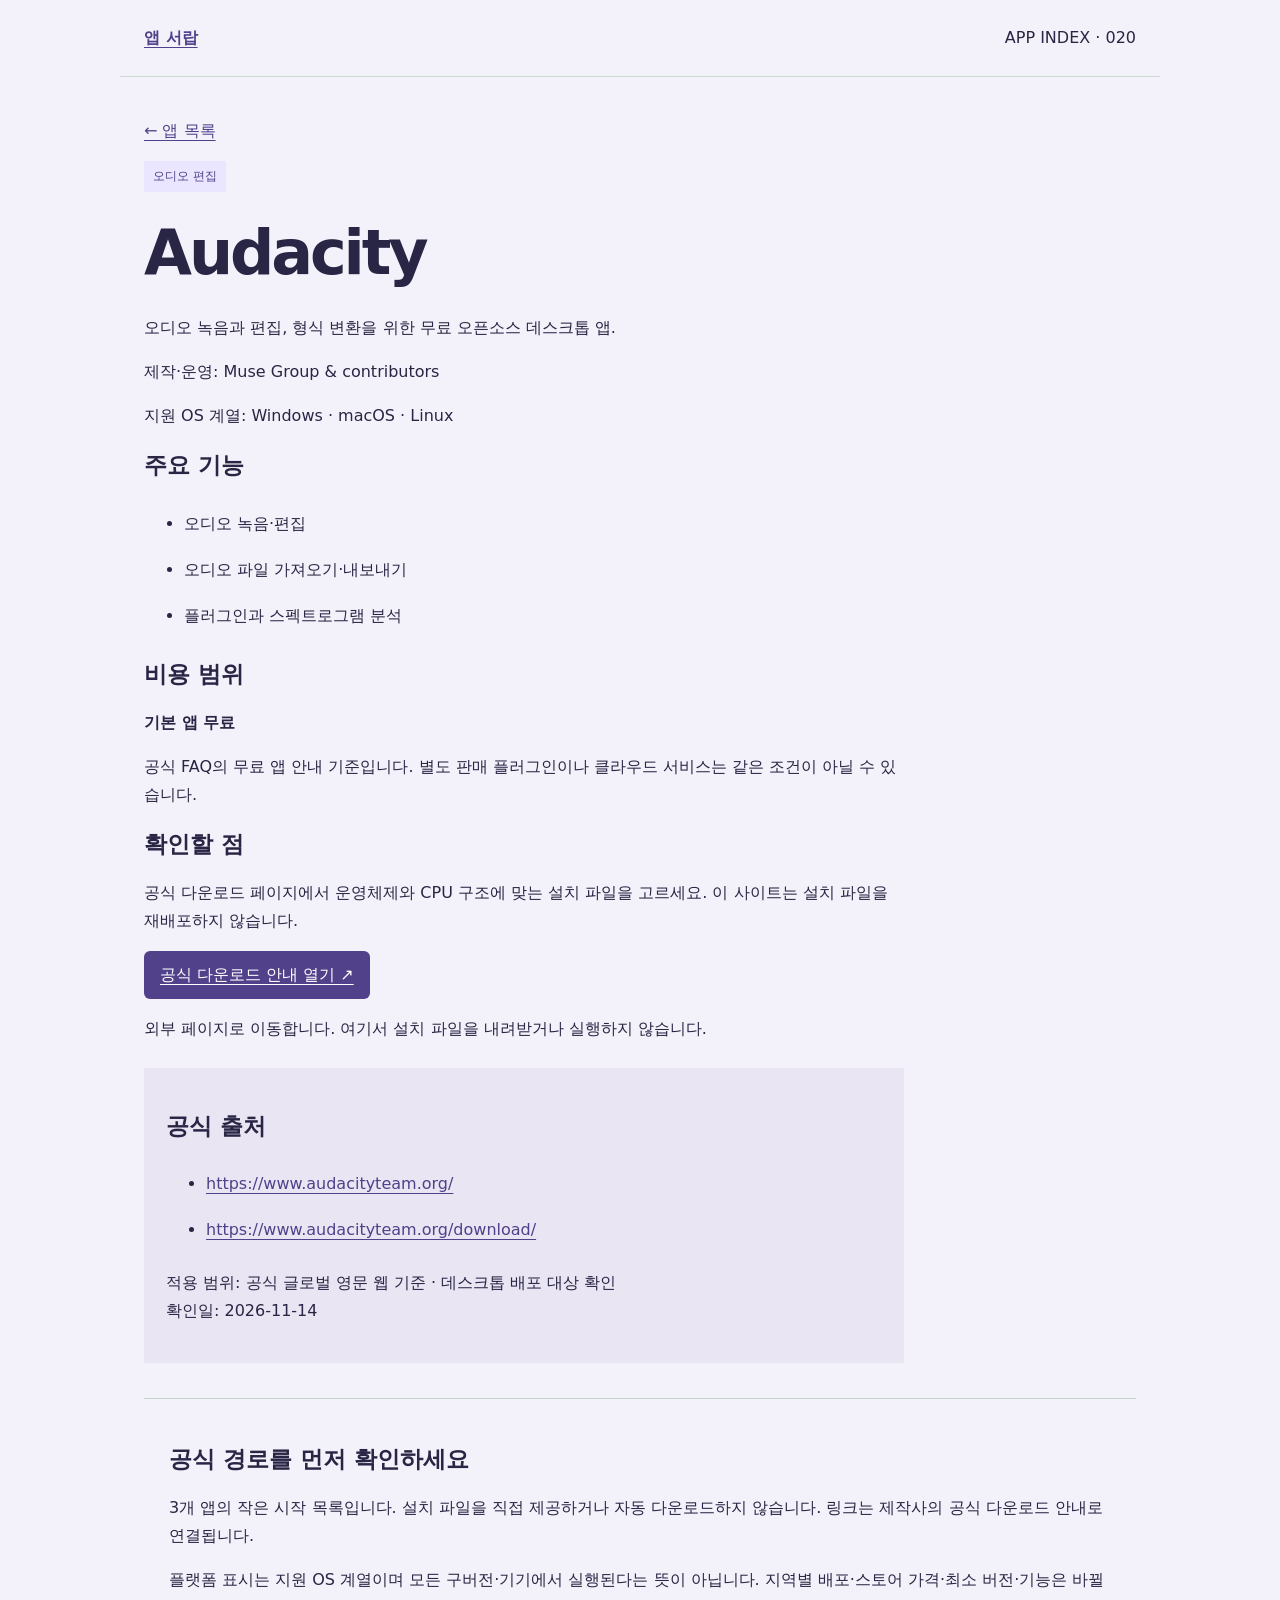
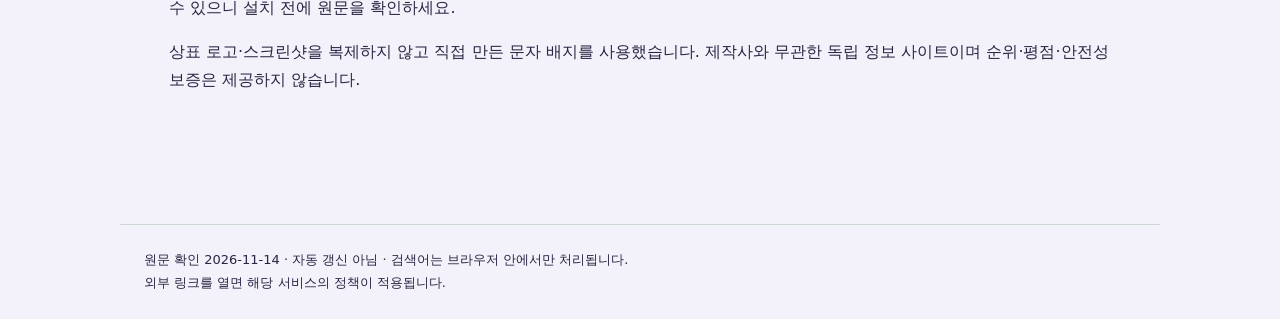
==== apps/audacity/index.html @ 966c1192 "Publish noindex app index with official sources and scoped sample data" ====
<!doctype html><html lang="ko"><head><meta name="robots" content="noindex,nofollow"><meta charset="utf-8"><meta name="viewport" content="width=device-width,initial-scale=1"><meta name="description" content="용도와 플랫폼으로 찾는 앱 정보. 공식 다운로드 경로와 확인일, 비용 범위를 표시합니다."><title>Audacity | 앱 서랍</title><link rel="stylesheet" href="../../assets/style.css"></head><body><header><a href="../../index.html"><strong>앱 서랍</strong></a><span>APP INDEX · 020</span></header><main><article class="detail"><p><a href="../../index.html">← 앱 목록</a></p><span class="tag">오디오 편집</span><h1>Audacity</h1><p>오디오 녹음과 편집, 형식 변환을 위한 무료 오픈소스 데스크톱 앱.</p><p>제작·운영: Muse Group &amp; contributors</p><p>지원 OS 계열: Windows · macOS · Linux</p><h2>주요 기능</h2><ul><li>오디오 녹음·편집</li><li>오디오 파일 가져오기·내보내기</li><li>플러그인과 스펙트로그램 분석</li></ul><h2>비용 범위</h2><p><strong>기본 앱 무료</strong></p><p>공식 FAQ의 무료 앱 안내 기준입니다. 별도 판매 플러그인이나 클라우드 서비스는 같은 조건이 아닐 수 있습니다.</p><h2>확인할 점</h2><p>공식 다운로드 페이지에서 운영체제와 CPU 구조에 맞는 설치 파일을 고르세요. 이 사이트는 설치 파일을 재배포하지 않습니다.</p><p><a class="primary" href="https://www.audacityteam.org/download/" rel="noopener noreferrer">공식 다운로드 안내 열기 ↗</a></p><p>외부 페이지로 이동합니다. 여기서 설치 파일을 내려받거나 실행하지 않습니다.</p><section class="source"><h2>공식 출처</h2><ul><li><a href="https://www.audacityteam.org/">https://www.audacityteam.org/</a></li><li><a href="https://www.audacityteam.org/download/">https://www.audacityteam.org/download/</a></li></ul><p>적용 범위: 공식 글로벌 영문 웹 기준 · 데스크톱 배포 대상 확인<br>확인일: 2026-11-14</p></section></article><section class="policy"><h2>공식 경로를 먼저 확인하세요</h2><p>3개 앱의 작은 시작 목록입니다. 설치 파일을 직접 제공하거나 자동 다운로드하지 않습니다. 링크는 제작사의 공식 다운로드 안내로 연결됩니다.</p><p>플랫폼 표시는 지원 OS 계열이며 모든 구버전·기기에서 실행된다는 뜻이 아닙니다. 지역별 배포·스토어 가격·최소 버전·기능은 바뀔 수 있으니 설치 전에 원문을 확인하세요.</p><p>상표 로고·스크린샷을 복제하지 않고 직접 만든 문자 배지를 사용했습니다. 제작사와 무관한 독립 정보 사이트이며 순위·평점·안전성 보증은 제공하지 않습니다.</p></section></main><footer>원문 확인 2026-11-14 · 자동 갱신 아님 · 검색어는 브라우저 안에서만 처리됩니다.<br>외부 링크를 열면 해당 서비스의 정책이 적용됩니다.</footer></body></html>
---- assets/style.css ----
*{box-sizing:border-box}[hidden]{display:none!important}body{margin:0;background:#f5f7f4;color:#193c37;font:16px/1.75 system-ui,sans-serif}header,main,footer{max-width:1040px;margin:auto;padding:24px}a{color:#086759;text-underline-offset:4px}a:hover{color:#073b32}:focus-visible{outline:3px solid #bb571a;outline-offset:4px}header{display:flex;justify-content:space-between;gap:20px;border-bottom:1px solid #ccd8d1}h1{font-size:clamp(34px,5vw,62px);line-height:1.2;letter-spacing:-.05em;margin:24px 0}h2{font-size:23px;line-height:1.4}.hero{max-width:740px;padding:28px 0}.kicker{font-size:12px;letter-spacing:.15em;color:#47776b}.muted,small{color:#536b64}.emergency{border:1px solid #b65f39;border-left:5px solid #b65f39;padding:16px 22px;background:#fff2e9;margin:22px 0;color:#633019}.emergency a{color:#76320f}form{display:grid;grid-template-columns:2fr 1fr auto;gap:18px;padding:20px;background:#e5eee8}label{font-size:13px;display:block}input,select,button{font:inherit;border:1px solid #8ba59b;background:white;color:#193c37;padding:12px;width:100%;min-width:0;border-radius:4px}button{background:#176a57;color:white;align-self:end;cursor:pointer}.grid{display:grid;grid-template-columns:repeat(3,minmax(0,1fr));gap:18px}.card{padding:25px;background:white;border:1px solid #d5e0d8;border-radius:8px}.tag{font-size:12px;background:#e7f0e9;padding:5px 9px;display:inline-block}.card p{font-size:14px}.policy{margin:35px 0;padding:25px;border-top:1px solid #c4d4c9}.detail{max-width:760px}.detail li{padding:9px 0}.source{background:#e5eee8;padding:22px;margin:25px 0}footer{border-top:1px solid #ccd8d1;font-size:13px;margin-top:30px}p,a,li{overflow-wrap:anywhere}@media(max-width:700px){.grid{grid-template-columns:1fr}form{grid-template-columns:1fr}.hero{padding-top:8px}header,main,footer{padding:18px}header{font-size:13px}}
body{background:#f3f2fa;color:#292544}a{color:#51408a}.hero{max-width:850px}.tag{background:#ebe6ff;color:#51408a}form,.source{background:#e9e5f3}button{background:#51408a}.monogram{display:inline-grid;place-items:center;background:#ede8f8;border:1px solid #d5cce9;width:58px;height:58px;border-radius:16px;font-size:22px;font-weight:700;margin-bottom:20px}.card{border-color:#ddd5e9}.platforms{font-size:12px;color:#666074}.primary{display:inline-block;padding:10px 16px;background:#51408a;color:#fff;border-radius:6px}.primary:hover{color:#fff;background:#34255d}form{grid-template-columns:2fr 1fr 1fr auto}@media(max-width:700px){form{grid-template-columns:1fr}}
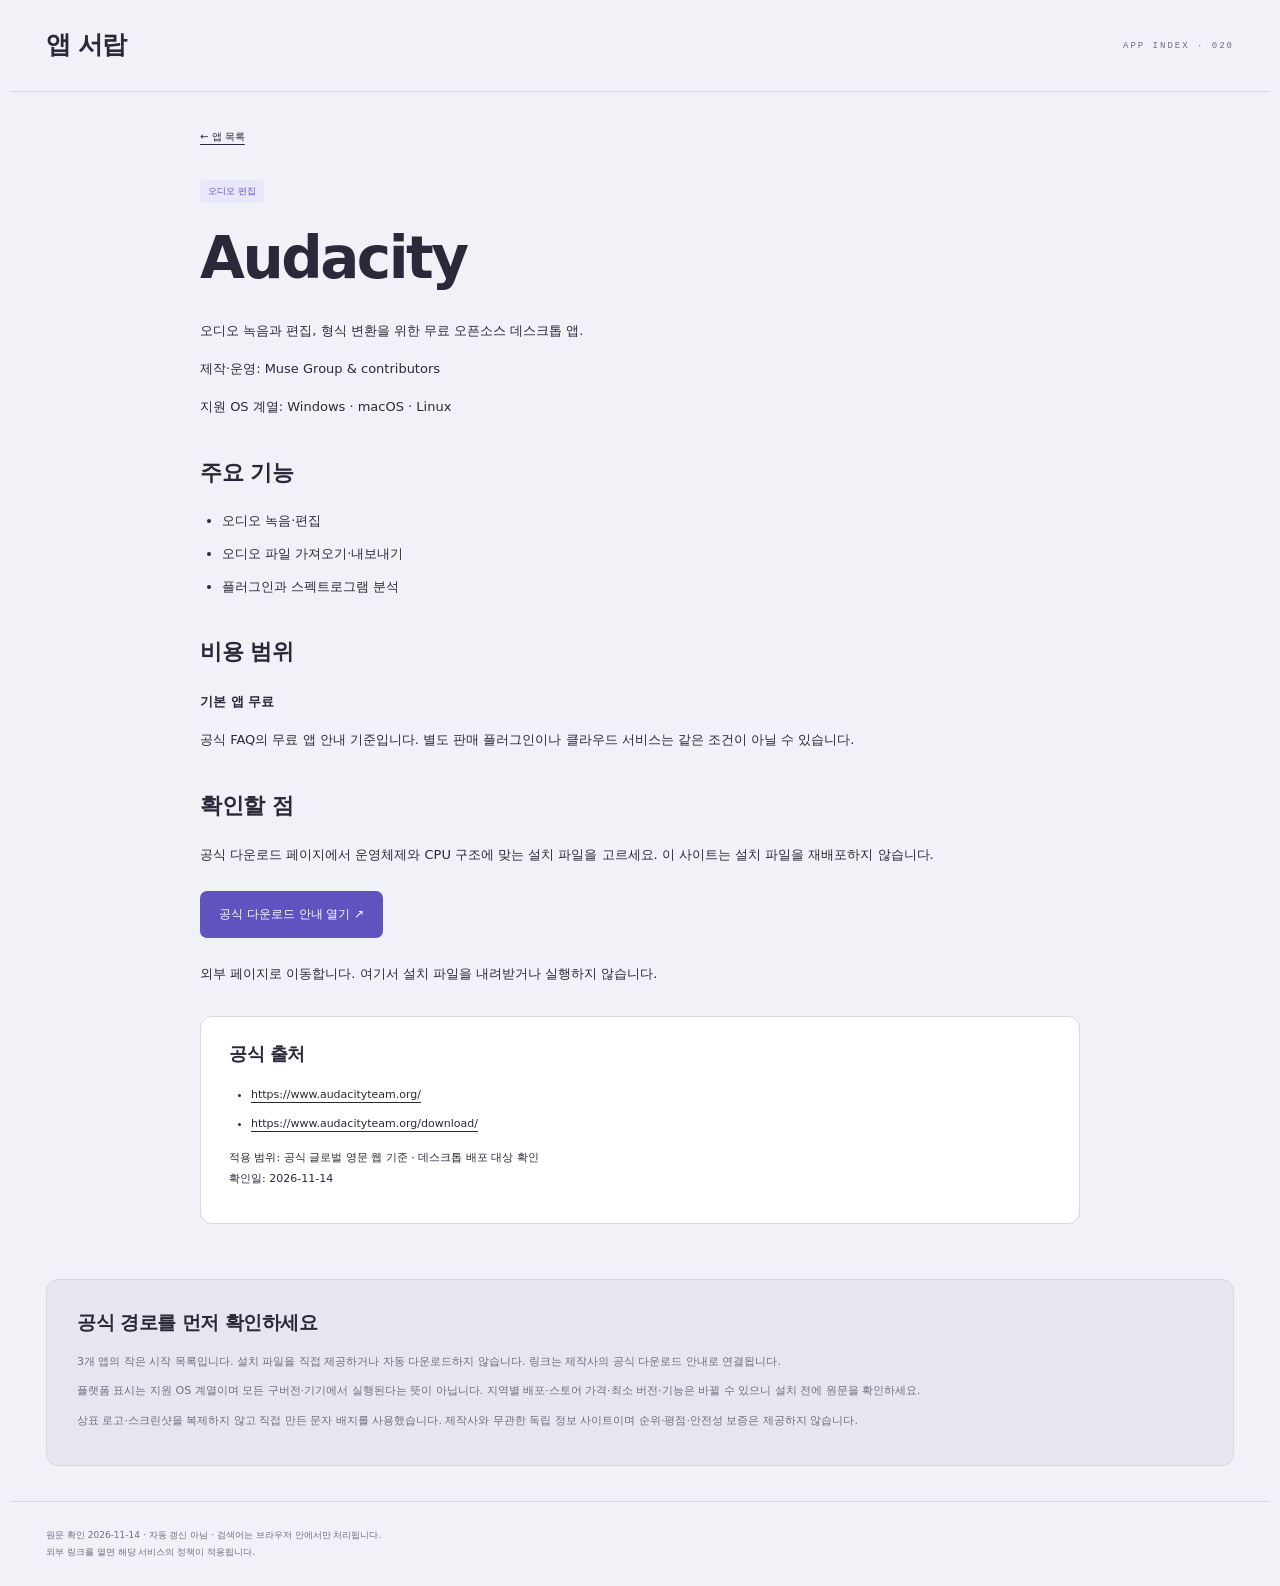
==== commit e905c8fc: "Design App Drawer as a clear software product directory" ====
--- a/apps/audacity/index.html
+++ b/apps/audacity/index.html
@@ -1 +1 @@
-<!doctype html><html lang="ko"><head><meta name="robots" content="noindex,nofollow"><meta charset="utf-8"><meta name="viewport" content="width=device-width,initial-scale=1"><meta name="description" content="용도와 플랫폼으로 찾는 앱 정보. 공식 다운로드 경로와 확인일, 비용 범위를 표시합니다."><title>Audacity | 앱 서랍</title><link rel="stylesheet" href="../../assets/style.css"></head><body><header><a href="../../index.html"><strong>앱 서랍</strong></a><span>APP INDEX · 020</span></header><main><article class="detail"><p><a href="../../index.html">← 앱 목록</a></p><span class="tag">오디오 편집</span><h1>Audacity</h1><p>오디오 녹음과 편집, 형식 변환을 위한 무료 오픈소스 데스크톱 앱.</p><p>제작·운영: Muse Group &amp; contributors</p><p>지원 OS 계열: Windows · macOS · Linux</p><h2>주요 기능</h2><ul><li>오디오 녹음·편집</li><li>오디오 파일 가져오기·내보내기</li><li>플러그인과 스펙트로그램 분석</li></ul><h2>비용 범위</h2><p><strong>기본 앱 무료</strong></p><p>공식 FAQ의 무료 앱 안내 기준입니다. 별도 판매 플러그인이나 클라우드 서비스는 같은 조건이 아닐 수 있습니다.</p><h2>확인할 점</h2><p>공식 다운로드 페이지에서 운영체제와 CPU 구조에 맞는 설치 파일을 고르세요. 이 사이트는 설치 파일을 재배포하지 않습니다.</p><p><a class="primary" href="https://www.audacityteam.org/download/" rel="noopener noreferrer">공식 다운로드 안내 열기 ↗</a></p><p>외부 페이지로 이동합니다. 여기서 설치 파일을 내려받거나 실행하지 않습니다.</p><section class="source"><h2>공식 출처</h2><ul><li><a href="https://www.audacityteam.org/">https://www.audacityteam.org/</a></li><li><a href="https://www.audacityteam.org/download/">https://www.audacityteam.org/download/</a></li></ul><p>적용 범위: 공식 글로벌 영문 웹 기준 · 데스크톱 배포 대상 확인<br>확인일: 2026-11-14</p></section></article><section class="policy"><h2>공식 경로를 먼저 확인하세요</h2><p>3개 앱의 작은 시작 목록입니다. 설치 파일을 직접 제공하거나 자동 다운로드하지 않습니다. 링크는 제작사의 공식 다운로드 안내로 연결됩니다.</p><p>플랫폼 표시는 지원 OS 계열이며 모든 구버전·기기에서 실행된다는 뜻이 아닙니다. 지역별 배포·스토어 가격·최소 버전·기능은 바뀔 수 있으니 설치 전에 원문을 확인하세요.</p><p>상표 로고·스크린샷을 복제하지 않고 직접 만든 문자 배지를 사용했습니다. 제작사와 무관한 독립 정보 사이트이며 순위·평점·안전성 보증은 제공하지 않습니다.</p></section></main><footer>원문 확인 2026-11-14 · 자동 갱신 아님 · 검색어는 브라우저 안에서만 처리됩니다.<br>외부 링크를 열면 해당 서비스의 정책이 적용됩니다.</footer></body></html>+<!doctype html><html lang="ko"><head><meta name="robots" content="noindex,nofollow"><meta charset="utf-8"><meta name="viewport" content="width=device-width,initial-scale=1"><meta name="description" content="용도와 플랫폼으로 찾는 앱 정보. 공식 다운로드 경로와 확인일, 비용 범위를 표시합니다."><title>Audacity | 앱 서랍</title><link rel="stylesheet" href="../../assets/theme-v3.css"></head><body><a class="skip" href="#main">본문으로 이동</a><header><a href="../../index.html"><strong>앱 서랍</strong></a><span>APP INDEX · 020</span></header><main id="main"><article class="detail"><p><a href="../../index.html">← 앱 목록</a></p><span class="tag">오디오 편집</span><h1>Audacity</h1><p>오디오 녹음과 편집, 형식 변환을 위한 무료 오픈소스 데스크톱 앱.</p><p>제작·운영: Muse Group &amp; contributors</p><p>지원 OS 계열: Windows · macOS · Linux</p><h2>주요 기능</h2><ul><li>오디오 녹음·편집</li><li>오디오 파일 가져오기·내보내기</li><li>플러그인과 스펙트로그램 분석</li></ul><h2>비용 범위</h2><p><strong>기본 앱 무료</strong></p><p>공식 FAQ의 무료 앱 안내 기준입니다. 별도 판매 플러그인이나 클라우드 서비스는 같은 조건이 아닐 수 있습니다.</p><h2>확인할 점</h2><p>공식 다운로드 페이지에서 운영체제와 CPU 구조에 맞는 설치 파일을 고르세요. 이 사이트는 설치 파일을 재배포하지 않습니다.</p><p><a class="primary" href="https://www.audacityteam.org/download/" rel="noopener noreferrer">공식 다운로드 안내 열기 ↗</a></p><p>외부 페이지로 이동합니다. 여기서 설치 파일을 내려받거나 실행하지 않습니다.</p><section class="source"><h2>공식 출처</h2><ul><li><a href="https://www.audacityteam.org/">https://www.audacityteam.org/</a></li><li><a href="https://www.audacityteam.org/download/">https://www.audacityteam.org/download/</a></li></ul><p>적용 범위: 공식 글로벌 영문 웹 기준 · 데스크톱 배포 대상 확인<br>확인일: 2026-11-14</p></section></article><section class="policy"><h2>공식 경로를 먼저 확인하세요</h2><p>3개 앱의 작은 시작 목록입니다. 설치 파일을 직접 제공하거나 자동 다운로드하지 않습니다. 링크는 제작사의 공식 다운로드 안내로 연결됩니다.</p><p>플랫폼 표시는 지원 OS 계열이며 모든 구버전·기기에서 실행된다는 뜻이 아닙니다. 지역별 배포·스토어 가격·최소 버전·기능은 바뀔 수 있으니 설치 전에 원문을 확인하세요.</p><p>상표 로고·스크린샷을 복제하지 않고 직접 만든 문자 배지를 사용했습니다. 제작사와 무관한 독립 정보 사이트이며 순위·평점·안전성 보증은 제공하지 않습니다.</p></section></main><footer>원문 확인 2026-11-14 · 자동 갱신 아님 · 검색어는 브라우저 안에서만 처리됩니다.<br>외부 링크를 열면 해당 서비스의 정책이 적용됩니다.</footer></body></html>
--- a/assets/theme-v3.css
+++ b/assets/theme-v3.css
@@ -0,0 +1,4 @@
+:root{--bg:#f1f1f8;--ink:#292939;--muted:#6e6d80;--line:#d8d7e6;--accent:#6153bf;--pale:#e9e6fa;font:15px/1.7 system-ui,-apple-system,sans-serif;background:var(--bg);color:var(--ink)}*{box-sizing:border-box}body{margin:0}header,main,footer{max-width:1260px;margin:auto;padding-inline:36px}a{color:inherit;text-underline-offset:4px}a:hover{color:var(--accent)}header{display:flex;justify-content:space-between;align-items:center;gap:20px;min-height:92px;border-bottom:1px solid var(--line)}header a{text-decoration:none}header strong{font-size:25px;letter-spacing:-1px}header>span{font:9px ui-monospace,monospace;letter-spacing:2px;color:var(--muted)}.hero{background:#28283d;color:#f7f6ff;padding:47px 44px;margin:30px 0;display:grid;grid-template-columns:1.5fr 1fr;gap:45px;align-items:center;border-radius:20px;position:relative;overflow:hidden}.kicker{font:9px/1.8 ui-monospace,monospace;letter-spacing:2px;color:#b9b1f2}h1{font-size:clamp(36px,4.3vw,58px);line-height:1.28;letter-spacing:-2.5px;margin:20px 0 23px;font-weight:650}.muted,small{color:var(--muted)}.hero .muted{font-size:12px;line-height:1.9;color:#c0bfd2}.theme-art{width:100%;height:auto;display:block;max-height:220px}.hero-copy{position:relative;z-index:1}form{display:grid;grid-template-columns:2fr 1fr 1fr auto;gap:18px;padding:23px 26px;background:#fff;border:1px solid var(--line);border-radius:12px;align-items:end}label{display:flex;flex-direction:column;gap:8px;font-size:10px;font-weight:600;color:var(--muted)}input,select,button{font:12px/1.5 system-ui,sans-serif;color:var(--ink);background:#f7f7fb;border:1px solid #c5c3d9;border-radius:6px;padding:12px;min-width:0;width:100%;min-height:43px}button{background:var(--accent);color:#fff;border-color:var(--accent);cursor:pointer;width:auto;align-self:end;padding-inline:22px;font-size:11px}#count{font:10px/1.5 ui-monospace,monospace;letter-spacing:.5px;color:var(--muted);margin:26px 0 17px}.grid{display:grid;grid-template-columns:1fr;gap:16px}.card{--app:#7464b8;--tint:#efebfb;display:grid;grid-template-columns:78px 190px minmax(0,1fr) 220px;column-gap:26px;row-gap:8px;align-items:center;background:#fff;border:1px solid var(--line);border-radius:14px;padding:28px;position:relative;min-width:0}.card:nth-child(2){--app:#c26d40;--tint:#faf0e7}.card:nth-child(3){--app:#438a91;--tint:#e6f3f1}.card:hover{border-color:#aaa3cf;box-shadow:0 5px 18px #28283d06}.card>br{display:none}.monogram{grid-column:1;grid-row:1/5;width:78px;height:78px;display:flex;justify-content:center;align-items:center;background:var(--tint);border:1px solid color-mix(in srgb,var(--app) 25%,transparent);border-radius:19px;color:var(--app);font-size:27px;letter-spacing:-1px;font-weight:600;position:relative}.monogram:after{content:'';position:absolute;inset:8px;border:1px solid color-mix(in srgb,var(--app) 20%,transparent);border-radius:12px;pointer-events:none}.tag{font-size:9px;line-height:1.5;color:var(--app,var(--accent));background:var(--tint,var(--pale));padding:5px 8px;border-radius:5px;display:inline-block;width:fit-content}.card .tag{grid-column:2;grid-row:1;align-self:end}.card h2{grid-column:2;grid-row:2/4;margin:0;align-self:start;font-size:26px;font-weight:650;letter-spacing:-.8px;line-height:1.3}.card h2 a{text-decoration:none}.card h2 a:hover{text-decoration:underline}.card p{font-size:11px;line-height:1.9;margin:0;min-width:0}.card>p:not(.platforms):not(:has(strong)){grid-column:3;grid-row:1/5;color:var(--muted);border-left:1px solid var(--line);padding-left:25px}.card .platforms{grid-column:4;grid-row:1/3;font:9px/1.8 ui-monospace,monospace;color:var(--muted)}.card>p:has(strong){grid-column:4;grid-row:3;font-size:10px}.card>p strong{font-weight:550}.card small{grid-column:2;grid-row:4;font:8px ui-monospace,monospace}.policy{background:#e6e5f0;border:1px solid var(--line);border-radius:12px;padding:26px 30px;margin:35px 0}.policy h2{font-size:19px;letter-spacing:-.5px;margin:0 0 13px}.policy p{font-size:10px;color:var(--muted);line-height:1.95;margin:8px 0}.detail{max-width:880px;margin:auto;padding:25px 0 20px}.detail>p:first-child{font-size:10px;margin-bottom:30px}.detail h1{font-size:58px;line-height:1.15;margin:22px 0 26px}.detail>p{font-size:13px;line-height:1.95}.detail h2{font-size:22px;letter-spacing:-.5px;margin-top:34px}.detail ul{font-size:13px;line-height:1.9;padding-left:22px}.detail li{margin-bottom:8px}.detail .primary{display:inline-block;background:var(--accent);color:white;border-radius:7px;font-size:12px;padding:12px 19px;text-decoration:none;margin:10px 0}.source{background:#fff;border:1px solid var(--line);border-radius:12px;padding:22px 28px;margin-top:30px}.source h2{font-size:18px;margin-top:0}.source p,.source li{font-size:11px;line-height:1.9}.source a{overflow-wrap:anywhere}footer{font-size:9px;line-height:1.9;color:var(--muted);border-top:1px solid var(--line);padding-block:25px;margin-top:35px}[hidden]{display:none!important}#empty{font-size:12px;padding:30px;border:1px dashed #aaa3cf;border-radius:12px;background:#fff}p,h1,h2,a{overflow-wrap:anywhere}:focus-visible{outline:3px solid var(--accent);outline-offset:4px}.skip{position:absolute;left:15px;top:-100px;background:white;padding:12px;z-index:5}.skip:focus{top:15px}@media(max-width:1050px){header,main,footer{padding-inline:26px}.hero{gap:25px;padding:36px}.card{grid-template-columns:65px 160px minmax(0,1fr);gap:8px 22px;padding:25px}.monogram{width:65px;height:65px;font-size:25px;grid-row:1/5;border-radius:16px}.monogram:after{border-radius:10px}.card h2{font-size:25px;grid-row:2/4}.card>p:not(.platforms):not(:has(strong)){grid-column:3;grid-row:1/4;padding-left:20px}.card .platforms{grid-column:2/4;grid-row:5}.card>p:has(strong){grid-column:2/4;grid-row:6}.card small{grid-column:2;grid-row:4}.card p{font-size:11px}}@media(max-width:700px){header,main,footer{padding-inline:20px}header{min-height:78px}header strong{font-size:24px}header>span{font-size:8px}.hero{grid-template-columns:1fr;gap:17px;padding:30px 27px;margin:22px 0;border-radius:15px}h1{font-size:40px;letter-spacing:-1.9px;margin:16px 0 20px}.hero .muted{font-size:11px}.kicker{font-size:8px;letter-spacing:1.3px}.theme-art{max-height:140px;width:100%}form{grid-template-columns:1fr 1fr;padding:18px;gap:13px;border-radius:10px}form label:first-child{grid-column:1/-1}form button{grid-column:1/-1;width:100%}label{font-size:9px;gap:6px}input,select{font-size:11px}.card{grid-template-columns:60px minmax(0,1fr);gap:7px 17px;padding:22px;border-radius:12px}.monogram{grid-column:1;grid-row:1/4;width:60px;height:60px;align-self:start;font-size:23px;border-radius:15px}.card .tag{grid-column:2;grid-row:1;font-size:8px}.card h2{grid-column:2;grid-row:2;font-size:26px}.card small{grid-column:2;grid-row:3;font-size:7px}.card>p:not(.platforms):not(:has(strong)){grid-column:1/-1;grid-row:4;border:0;border-top:1px solid var(--line);padding:14px 0 0;margin-top:7px;font-size:11px}.card .platforms{grid-column:1/-1;grid-row:5;font-size:8px;margin-top:5px}.card>p:has(strong){grid-column:1/-1;grid-row:6;font-size:9px}.policy{padding:22px;margin-top:28px}.policy h2{font-size:18px}.policy p{font-size:9px}.detail h1{font-size:43px}.detail>p{font-size:12px}.detail h2{font-size:21px}.detail ul{font-size:12px}.source{padding:20px}.source h2{font-size:18px}.source li,.source p{font-size:10px}footer{font-size:8px}}
+
+/* Reading sizes for the product directory. */
+.card p{font-size:12px}.card .platforms{font-size:10px}.card small{font-size:10px}.card .tag{font-size:10px}.policy p{font-size:11px}label{font-size:11px}@media(max-width:700px){.card>p:not(.platforms):not(:has(strong)){font-size:12px}.card .platforms,.card>p:has(strong),.card small,.card .tag{font-size:10px}.policy p{font-size:11px}.kicker{font-size:9px}input,select{font-size:13px}label{font-size:11px}}
